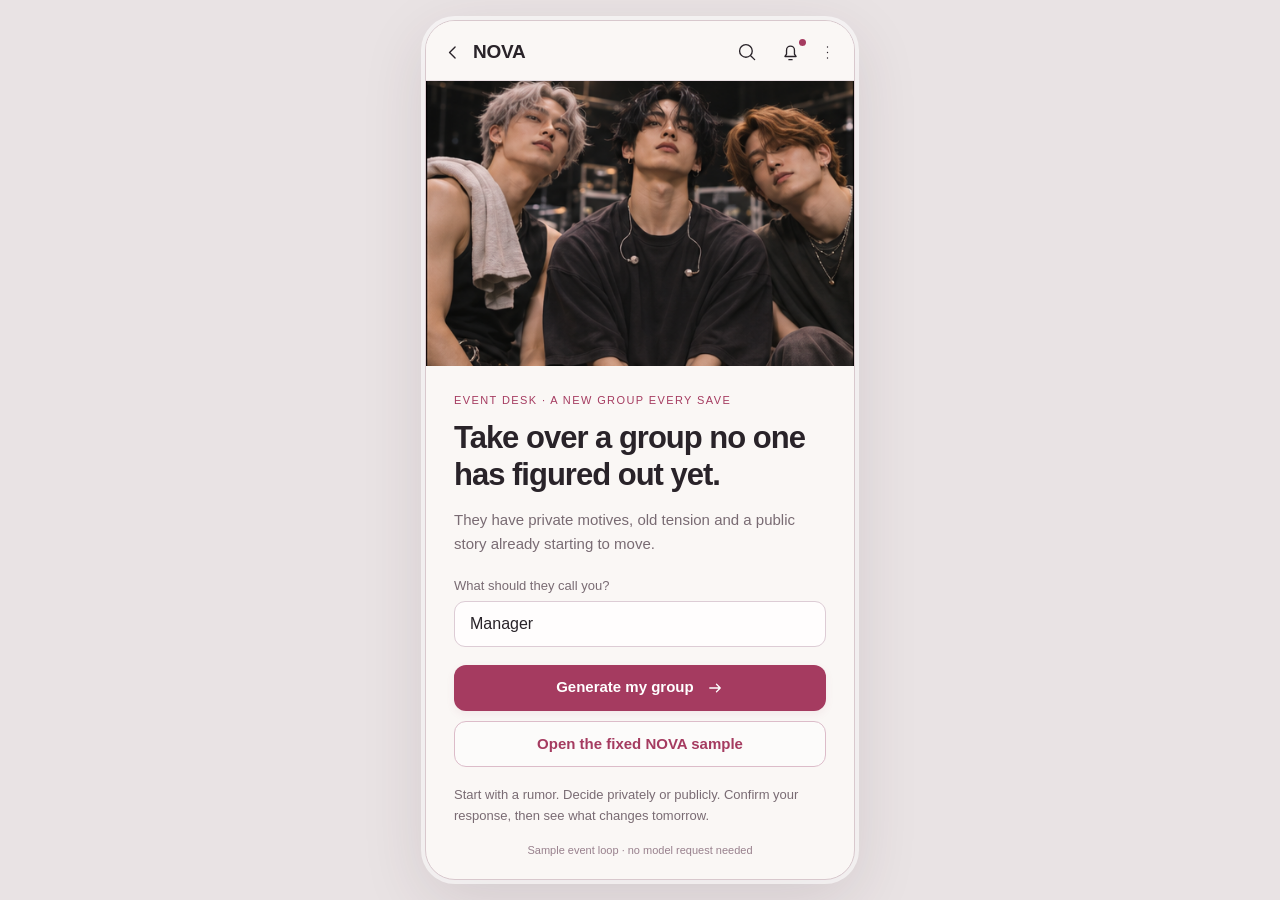
==== docs/play/index.html @ 332cc2a0 "Add playable browser demo" ====
<!doctype html><html lang="en"><head><meta charset="utf-8"><meta name="viewport" content="width=device-width,initial-scale=1,viewport-fit=cover"><meta name="theme-color" content="#faf7f5"><meta name="apple-mobile-web-app-capable" content="yes"><meta name="apple-mobile-web-app-status-bar-style" content="default"><meta name="apple-mobile-web-app-title" content="AFTER HOURS"><title>AFTER HOURS — Event Desk</title><link rel="manifest" href="manifest.webmanifest"><link rel="apple-touch-icon" href="assets/nova-studio-v7.png"><link rel="icon" href="assets/nova-studio-v7.png"><link rel="stylesheet" href="episode.css"></head><body><div id="phone"><header id="header"></header><main id="main"></main><nav id="nav" aria-label="Main navigation"></nav></div><div id="toast" role="status" aria-live="polite"></div><dialog id="dialog"></dialog><script src="event-sim.js"></script><script src="episode-engine.js"></script><script src="episode-ui.js"></script></body></html>
---- docs/play/episode.css ----
/* AFTER HOURS — production UI tokens, V7. All text remains native HTML. */
:root{--bg:#faf7f5;--surface:#fffdfc;--ink:#292329;--muted:#796b73;--berry:#a53b60;--pink:#f1dbe5;--line:#e9dfe3;--bubble:#efeaea;font-family:'Segoe UI Variable Text','Segoe UI',Arial,sans-serif;color:var(--ink);font-synthesis:none;text-rendering:optimizeLegibility;font-size:16px}
*{box-sizing:border-box}body{margin:0;min-height:100dvh;display:flex;align-items:center;justify-content:center;padding:20px;background:#e9e3e4}button,input,textarea{font:inherit}button{cursor:pointer;border:0;background:none;color:inherit;-webkit-tap-highlight-color:transparent;touch-action:manipulation}button:disabled{opacity:.45;cursor:default}button:focus-visible,a:focus-visible,input:focus-visible,textarea:focus-visible{outline:2px solid #a53b6080;outline-offset:3px}button{transition:background .15s,color .15s,transform .15s}button:active{transform:translateY(1px)}h1,h2,h3,p{margin:0}h2{font-size:25px;letter-spacing:-.6px;line-height:1.2}h3{font-size:18px;letter-spacing:-.3px;line-height:1.3}p{line-height:1.55}svg{width:22px;height:22px;fill:none;stroke:currentColor;stroke-width:1.7;stroke-linecap:round;stroke-linejoin:round;flex:none}button svg{vertical-align:middle}
#phone{position:relative;width:480px;height:calc(100dvh - 40px);max-height:1040px;min-height:540px;background:var(--bg);border:1px solid #fff9;border-radius:28px;display:flex;flex-direction:column;overflow:clip;box-shadow:0 16px 65px #42273717,0 2px 7px #42273708}#header{padding:13px 18px 12px;flex:none;background:var(--bg);z-index:3}.status{display:flex;align-items:center;justify-content:space-between;margin:0 12px 13px;font-size:13px;font-weight:600}.system-icons{display:flex;align-items:flex-end;gap:2px;height:13px}.system-icons i{width:3px;height:5px;background:var(--ink);border-radius:1px}.system-icons i:nth-child(2){height:7px}.system-icons i:nth-child(3){height:10px}.system-icons i:nth-child(4){height:13px}.system-icons svg{width:20px;height:16px;margin-left:3px;stroke-width:2.5}.system-icons b{width:22px;height:11px;border:1px solid var(--ink);box-shadow:inset 0 0 0 1px var(--bg);border-radius:3px;background:var(--ink);margin:0 3px 2px}.headrow{display:flex;align-items:center;gap:10px;min-height:42px}.headrow .titles{flex:1;min-width:0}.headrow h2{font-size:25px;font-weight:700}.headrow .avatar{width:46px;height:46px}.sub{font-size:13px;color:var(--muted);line-height:1.4;margin-top:4px}.headrow .sub{font-size:12px}.icon{width:36px;height:38px;display:inline-grid;place-items:center;border-radius:10px;flex:none;padding:0}.icon:hover{background:#a53b600b}.icon svg{width:24px;height:24px}.headrow>.icon:first-child{width:25px}.headrow .settings-button{width:24px}#phone[data-view=community] .settings-button{display:none}.community-title{padding:0;font-size:27px;font-weight:750;letter-spacing:-.8px;display:flex;align-items:center;gap:6px}.community-title svg{width:15px;height:15px;stroke-width:2}.notification{position:relative}.notification:after{content:'';position:absolute;width:7px;height:7px;background:var(--berry);border:2px solid var(--bg);border-radius:50%;right:0;top:4px}
#main{flex:1;min-height:0;overflow:auto;scrollbar-width:none;overscroll-behavior:contain}#nav{flex:none;display:flex;justify-content:space-around;position:relative;background:#faf7f5f5;border-top:1px solid var(--line);padding:9px 12px 21px;z-index:4}#nav[hidden]{display:none}#nav:after{content:'';position:absolute;width:108px;height:4px;background:var(--ink);bottom:7px;left:calc(50% - 54px);border-radius:4px}#nav button{display:flex;align-items:center;flex-direction:column;gap:4px;font-size:12px;font-weight:500;color:#766770;min-width:68px;padding:2px 5px}#nav svg{width:26px;height:26px}#nav .active{color:var(--berry);font-weight:650}#nav .active svg{stroke-width:2.1}#nav .active:before{content:'';position:absolute;top:-1px;width:23px;height:2px;background:var(--berry);border-radius:2px}
.avatar{display:inline-flex;align-items:center;justify-content:center;width:42px;height:42px;border-radius:50%;flex:none;background:#eddfe6;color:var(--berry);font-size:17px;font-weight:500}.portrait{background-image:url('assets/nova-studio-v7.png');background-size:200% 200%}.jian{background-position:0 0}.ren{background-position:100% 0}.min{background-position:0 100%}.verified{display:inline-grid;place-items:center;vertical-align:middle;color:white;background:var(--berry);font-size:10px;width:15px;height:15px;clip-path:polygon(50% 0,65% 12%,84% 10%,90% 30%,100% 50%,88% 66%,88% 85%,66% 90%,50% 100%,33% 88%,13% 88%,10% 68%,0 50%,12% 32%,12% 13%,32% 10%)}.headrow .verified{height:18px;width:18px;font-size:12px}.photo-art{width:100%;height:auto;display:block;fill:none;stroke:none;overflow:hidden;border-radius:inherit}.faces{display:inline-flex;align-items:center;flex:none}.faces .avatar{width:35px;height:35px;border:2px solid var(--bg);margin-left:-10px}.faces .avatar:first-child{margin-left:0}.section{padding:22px}.eyebrow{font-size:11px;color:var(--berry);letter-spacing:1.4px;text-transform:uppercase}.primary,.secondary{width:100%;min-height:46px;padding:11px 16px;font-size:15px;font-weight:650;border-radius:12px}.primary{background:var(--berry);color:white;box-shadow:0 3px 8px #a53b6014}.primary:hover{background:#923151}.secondary{border:1px solid #dcbcc9;color:var(--berry);background:#fff8}.secondary:hover{background:#f3e4eb}.primary svg{margin-left:8px;width:18px}.stack{display:grid;gap:10px}.hint{font-size:13px;color:var(--muted);line-height:1.6;margin:12px 0}.link{color:var(--berry);font-size:13px;font-weight:600;padding:12px 0}.tag{font-size:12px;color:var(--berry);background:#f5e8ee;padding:5px 9px;border-radius:6px;display:inline-block;margin:10px 0}.empty{padding:28px 8px;font-size:15px;color:var(--muted);line-height:1.7}.empty h3{color:var(--ink);margin-bottom:8px}
/* Community: content hierarchy and clean artwork, no raster UI fragments. */
.hero{height:165px;background:url('assets/nova-editorial.png') center 32%/cover;position:relative}.hero-copy{position:absolute;left:22px;bottom:15px;color:white;text-shadow:0 2px 8px #251b1f88}.hero-copy h2{font-size:32px;font-weight:600;letter-spacing:1px}.hero-copy p{font-size:10px;letter-spacing:1.5px;margin-top:4px}.community-pill{position:absolute;right:18px;bottom:18px;background:#ffffff26;backdrop-filter:blur(9px);border:1px solid #ffffff52;color:white;border-radius:20px;padding:6px 11px;font-size:12px;font-weight:500;display:flex;align-items:center;gap:7px}.community-pill svg{width:13px;height:13px}.tabs{display:flex;border-bottom:1px solid var(--line);height:48px;background:var(--bg);position:sticky;top:0;z-index:2}.tabs button{flex:1;font-size:16px;font-weight:550;color:var(--muted);position:relative}.tabs .selected{color:var(--berry);font-weight:700}.tabs .selected:after{content:'';position:absolute;bottom:-1px;left:calc(50% - 35px);height:3px;width:70px;border-radius:3px;background:var(--berry)}.notice-row{display:flex;align-items:center;gap:9px;border-radius:10px;width:calc(100% - 36px);margin:14px 18px 20px;background:#f3e5eb;padding:10px 12px;font-size:13px;min-height:41px;text-align:left}.notice-row strong{color:var(--berry);font-size:12px;border-left:1px solid #d4a2b6;border-right:1px solid #d4a2b6;padding:0 8px;font-weight:700}.notice-row>svg{width:17px;height:17px;color:var(--berry)}.notice-row>svg:last-child{width:13px;height:13px;margin-left:auto;color:#7c5c6a}.notice-row>span{flex:1;white-space:nowrap;text-overflow:ellipsis;overflow:hidden}.section-heading{display:flex;align-items:center;justify-content:space-between;margin:0 20px 13px}.section-heading h3{font-size:21px;font-weight:700;letter-spacing:-.6px}.section-heading button{color:var(--berry);font-size:13px;display:flex;align-items:center;gap:3px;padding:5px 0}.section-heading svg{width:14px;height:14px}.moments{display:grid;grid-template-columns:repeat(3,minmax(0,1fr));gap:10px;padding:0 18px 20px}.moment{padding:0;display:flex;align-items:center;flex-direction:column;position:relative;min-width:0}.moment-photo{width:100%;height:142px;border-radius:13px;overflow:hidden;background:#e7d8d7}.moment-photo .photo-art{width:100%;height:100%}.moment .avatar{width:39px;height:39px;border:2.5px solid var(--bg);margin-top:-20px;z-index:1;box-shadow:0 1px 3px #29152c0d}.moment>span:last-child{font-size:13px;font-weight:600;margin-top:5px;white-space:nowrap}.moment em{font-style:normal;font-weight:400;color:var(--muted);font-size:12px}.moment:hover .moment-photo{filter:brightness(1.04)}.post{padding:17px 18px 15px;background:var(--surface);border-top:1px solid var(--line);border-bottom:1px solid var(--line);margin-bottom:10px}.byline{display:flex;align-items:center;gap:10px;margin-bottom:13px}.byline .avatar{height:43px;width:43px}.byline strong{font-size:16px;font-weight:650}.byline .sub{font-size:12px;margin-top:2px}.byline>.icon{margin-left:auto}.post>p{font-size:16px;line-height:1.45;letter-spacing:-.15px}.post-gallery{display:block;position:relative;width:100%;height:235px;border-radius:13px;overflow:hidden;padding:0;margin-top:14px;background:#e7d8d7}.post-gallery>.photo-art,.post-gallery>img{height:100%;width:100%;object-fit:cover;display:block}.photo-count{position:absolute;top:10px;right:10px;border-radius:14px;background:#211b20a8;backdrop-filter:blur(6px);color:#fff;font-size:12px;letter-spacing:1px;padding:4px 9px;min-width:43px}.photo-dots{position:absolute;left:50%;transform:translateX(-50%);bottom:10px;display:flex;gap:5px}.photo-dots i{height:6px;width:6px;border-radius:50%;background:#fff8;box-shadow:0 0 2px #0005}.photo-dots .current{background:white;width:16px;border-radius:5px}.post-actions{display:flex;align-items:center;gap:22px;padding:13px 1px 12px}.post-actions button{display:flex;align-items:center;gap:7px;font-size:14px;padding:0;min-height:27px;color:#73636c}.post-actions svg{height:24px;width:24px}.post-actions .bookmark{margin-left:auto}.post-actions .selected{color:var(--berry)}.post-actions .selected svg{fill:#a53b6025}.artist-reply{display:flex;align-items:center;gap:8px;padding:8px 10px;border-radius:10px;background:#f5e9ef;width:100%;text-align:left;font-size:13px;line-height:1.4}.artist-reply .avatar{height:29px;width:29px}.artist-reply strong{display:flex;align-items:center;gap:4px;white-space:nowrap}.artist-reply .verified{width:12px;height:12px;font-size:8px}.artist-reply>span:last-child{flex:1;min-width:0}.all-comments{display:flex;align-items:center;gap:4px;padding:10px 2px 0;color:var(--muted);font-size:13px}.all-comments svg{width:13px;height:13px}.world-post{margin-top:10px}.private-notice{display:flex;gap:8px;align-items:center;justify-content:space-between;width:100%;background:#f3e5eb;padding:14px;border-radius:12px;margin:15px 0;text-align:left;font-size:14px}.private-notice strong{display:block;margin-bottom:4px}.search-summary{padding:0 20px 15px;font-size:13px;color:var(--muted)}.search-summary button{float:right;color:var(--berry)}.media-photo{display:block;width:100%;padding:0;margin-top:18px;border-radius:14px;overflow:hidden}
/* Messages and private conversation. */
.guide{background:#f4e7ed;padding:19px 21px;font-size:14px;line-height:1.65;border-bottom:1px solid var(--line)}.guide strong{color:var(--berry);font-weight:650}.chat-list{padding:0 21px}.thread{display:flex;gap:14px;width:100%;text-align:left;align-items:center;padding:20px 0;border-bottom:1px solid var(--line)}.thread .avatar{height:52px;width:52px}.thread .summary{min-width:0;flex:1}.thread strong{font-size:17px;font-weight:650}.thread p{white-space:nowrap;overflow:hidden;text-overflow:ellipsis;color:var(--muted);font-size:13px;margin-top:5px}.thread small{font-size:11px;color:var(--muted)}.unread{display:grid;place-items:center;min-width:20px;height:20px;border-radius:20px;background:var(--berry);color:white;font-size:11px;padding:0 5px}.chat-screen{display:flex;flex-direction:column;height:100%;min-height:0}.privacy-strip{display:flex;align-items:center;justify-content:center;gap:7px;margin:1px 18px 5px;padding:8px 10px;border-radius:11px;background:#f2e4ea;color:#7b6170;font-size:12px}.privacy-strip svg{width:14px;height:14px}.transcript{flex:1;min-height:0;overflow:auto;overscroll-behavior:contain;padding:20px 18px 8px;scrollbar-width:thin;scrollbar-color:#d9c5ce transparent}.day-label{display:flex;align-items:center;gap:14px;font-size:11px;font-weight:600;letter-spacing:.7px;color:#8a7380;margin:3px 0 24px}.day-label:before,.day-label:after{content:'';flex:1;height:1px;background:var(--line)}.message{display:flex;gap:9px;margin-bottom:7px;align-items:flex-start}.message>.avatar{width:35px;height:35px;margin-top:2px}.message.grouped>.avatar{visibility:hidden}.message-body{max-width:calc(100% - 44px);min-width:0}.bubble{font-size:16px;line-height:1.45;letter-spacing:-.15px;background:var(--bubble);padding:11px 14px;border-radius:5px 17px 17px 17px;white-space:pre-wrap;overflow-wrap:anywhere}.grouped .bubble{border-radius:17px}.message.self{justify-content:flex-end;margin-top:15px}.self .message-body{max-width:84%}.self .bubble{background:#efd6e1;border-radius:17px 5px 17px 17px}.message-time{font-size:11px;color:#927d88;text-align:right;margin:5px 2px 10px}.message-meta{font-size:12px;font-weight:600;color:var(--muted);margin-bottom:5px}.evidence{background:var(--surface);border:1px solid var(--line);font-size:14px;line-height:1.7}.audio{display:flex;align-items:center;gap:12px;padding:0;width:100%;white-space:normal;text-align:left;min-width:0}.audio-thumb{display:block;height:91px;width:76px;flex:none;overflow:hidden;border-radius:9px}.audio-thumb .photo-art{height:100%;width:100%}.audio-content{flex:1;min-width:0}.audio-content strong{font-size:15px;font-weight:650;display:block;line-height:1.25}.audio-content>small{font-size:11px;display:block;margin-top:4px;color:var(--muted)}.audio-controls{display:flex;align-items:center;gap:7px;margin-top:11px}.play-disc{display:grid;place-items:center;width:31px;height:31px;border-radius:50%;background:var(--berry);color:white;flex:none}.play-disc svg{width:16px;height:16px;fill:white}.audio.is-playing .play-disc svg{fill:none;stroke-width:3}.audio-controls>small{font-size:11px;white-space:nowrap;color:var(--muted)}.waveform{height:30px;display:flex;gap:2px;align-items:center;overflow:hidden;flex:1}.waveform i{display:block;width:2px;border-radius:3px;background:#c78aa3;flex:none}.is-playing .waveform i{animation:pulse .7s ease-in-out infinite alternate}.is-playing .waveform i:nth-child(3n){animation-delay:-.3s}.is-playing .waveform i:nth-child(2n){animation-delay:-.5s}@keyframes pulse{from{transform:scaleY(.4)}to{transform:scaleY(1)}}.chat-receipts{padding:10px 18px 0;display:grid;gap:7px;box-shadow:0 -8px 12px var(--bg)}.receipt{display:flex;align-items:center;gap:10px;background:#f3e5eb;border-radius:10px;padding:10px 12px;font-size:12px;line-height:1.4;text-align:left;min-height:39px;width:100%}.receipt>svg{width:18px;height:18px;color:var(--berry)}.receipt>span{border-left:1px solid #c596ab;padding-left:10px;flex:1}.receipt>svg:last-child{height:12px;width:12px;color:#927482}.plan-receipt{background:#f1eaed}.composer{display:flex;gap:10px;align-items:center;padding:15px 18px 17px;background:var(--bg)}.composer-plus{border:1.5px solid #7c6a75;width:30px;height:30px;border-radius:50%;color:#7c6a75}.composer-plus svg{height:20px;width:20px}.composer textarea{flex:1;width:0;min-width:0;resize:none;max-height:120px;height:44px;min-height:44px;border:1px solid transparent;background:#eee7eb;color:var(--ink);border-radius:23px;padding:11px 15px;font-size:15px;line-height:21px}.composer textarea:focus{outline:none;border-color:#c88aa4;background:#fffbfd;box-shadow:0 0 0 3px #a53b6009}.composer textarea::placeholder{color:#9b8591}.send-button{height:40px;width:40px;border-radius:50%;background:var(--berry);color:#fff;box-shadow:0 3px 6px #a53b6018}.send-button:hover{background:#923151}.send-button svg{height:22px;width:22px}
/* Schedule: readable agenda, explicit consent, persistent action. */
.schedule-screen{height:100%;display:flex;flex-direction:column}.schedule-scroll{flex:1;min-height:0;overflow:auto;padding:13px 20px 16px;scrollbar-width:thin;scrollbar-color:#d9c5ce transparent;overscroll-behavior:contain}.agency{display:flex;align-items:center;gap:13px;margin-bottom:10px}.agency strong{font-size:17px;letter-spacing:-.3px}.agency>span{font-size:10px;color:var(--muted)}.schedule-intro h1{font-size:29px;line-height:1.15;letter-spacing:-.9px;font-weight:700;margin-bottom:7px}.schedule-intro>p{font-size:14px;color:var(--muted)}.calendar{margin-top:24px}.month-row{display:flex;align-items:center;justify-content:space-between;color:var(--berry);font-size:16px;margin-bottom:10px}.month-row strong{font-weight:650;letter-spacing:.4px}.month-row .icon{width:30px;height:32px}.month-row svg{width:17px;height:17px}.date-rail{display:grid;grid-template-columns:repeat(7,minmax(0,1fr));gap:6px}.date-rail button{display:flex;align-items:center;flex-direction:column;gap:6px;border-radius:16px;padding:8px 0 7px;font-size:12px;color:var(--muted)}.date-rail strong{font-size:19px;font-weight:600;color:var(--ink)}.date-rail i{width:4px;height:4px;border-radius:50%}.date-rail .event-dot{background:var(--berry)}.date-rail .chosen{background:var(--berry);color:#fff;box-shadow:0 3px 9px #a53b601a}.date-rail .chosen strong{color:#fff}.date-rail .chosen .event-dot{background:#fff}.calendar>h3{font-size:18px;margin:18px 0}.group-filter{display:flex;align-items:center;gap:12px;width:100%;border:1px solid #dbc1ce;background:#fffcfd;border-radius:13px;padding:8px 12px;margin-bottom:24px;text-align:left;font-size:13px}.group-filter>span:nth-child(2){flex:1;border-left:1px solid #dcc6d0;padding-left:12px}.group-filter>svg{width:15px;height:15px}.agenda{position:relative}.agenda:before{content:'';position:absolute;left:6px;top:12px;bottom:34px;width:1px;background:#dfb8c9}.agenda-item{position:relative;padding-left:64px;margin-bottom:20px}.agenda-item:before{content:'';position:absolute;top:8px;left:1px;width:8px;height:8px;border:2px solid var(--berry);background:var(--bg);box-shadow:0 0 0 4px var(--bg);border-radius:50%}.agenda-item>time{position:absolute;left:22px;top:4px;color:#7e6170;font-size:13px;font-weight:650;font-variant-numeric:tabular-nums}.event-panel{background:var(--surface);border:1px solid #e8dce2;border-left:3px solid var(--berry);border-radius:13px;padding:13px;box-shadow:0 3px 10px #3d253306}.event-state{color:var(--berry);font-size:10px;font-weight:700;letter-spacing:.6px;margin-bottom:13px}.event-detail{display:flex;align-items:flex-start;gap:10px}.event-detail>.faces{display:none}.event-detail>div{flex:1;min-width:0}.event-detail h3{font-size:18px;letter-spacing:-.35px;margin-bottom:9px}.event-detail p{display:flex;align-items:center;gap:7px;font-size:13px;line-height:1.5;margin:5px 0;color:#6f5e68}.event-detail p svg{height:16px;width:16px;stroke-width:1.5}.budget-strip{display:flex;align-items:center;gap:6px;padding:9px 8px;background:#f5e7ee;border-radius:8px;color:var(--berry);font-size:12px;margin-top:14px}.budget-strip svg{height:17px;width:17px}.budget-strip strong{font-size:12px;font-weight:650}.budget-strip>span{margin-left:auto;padding-left:7px;border-left:1px solid #d9b9c7;font-size:11px;color:#927283;white-space:nowrap}.terms{font-size:11px;color:#947c89;margin-top:10px;line-height:1.6}.event-row{display:flex;align-items:center;gap:9px;padding:0 0 16px 9px;border-bottom:1px solid var(--line)}.event-row>div{flex:1;min-width:0}.event-row h3{font-size:17px;font-weight:650}.event-row p{font-size:13px;color:var(--muted);margin-top:4px;line-height:1.5}.event-row>.avatar{height:37px;width:37px}.event-row>svg{height:17px;width:17px;color:#9c8792}.event-row>.faces{display:none}.rehearsal{border:0;padding-bottom:2px}.boundary{font-size:12px;display:block;color:var(--berry);margin-top:10px;padding-left:9px;border-left:2px solid #c796ac;line-height:1.5}.consent-panel{padding:16px;background:var(--surface);border:1px solid var(--line);border-radius:14px;margin-top:6px}.consent-panel h3{font-size:17px;letter-spacing:-.35px}.approvals{display:flex;align-items:center;justify-content:space-between;gap:5px;margin:14px 0 10px}.approvals>span{display:flex;gap:5px;align-items:center;font-size:13px}.approvals .avatar{height:30px;width:30px}.approvals svg{width:15px;height:15px;color:var(--berry)}.consent-panel>p{font-size:12px;color:var(--muted)}.schedule-footer{flex:none;padding:9px 20px 12px;border-top:1px solid var(--line);background:#faf7f5f5;box-shadow:0 -8px 20px #faf7f5c9}.schedule-footer .hint{font-size:12px;text-align:center;margin:2px 0 9px;color:#947e8a}.edit-link{display:block;width:100%;text-align:center;padding:11px 0 0;font-size:13px;color:var(--berry);font-weight:600;text-decoration:underline;text-underline-offset:3px}.cancel-link{font-size:12px;color:var(--muted);padding:14px 2px 0}.warning{border-left:2px solid var(--berry);padding-left:10px;font-size:13px;color:var(--berry);margin-top:13px;line-height:1.7}.completion-note{padding:16px;background:#f3e5eb;border-radius:12px;margin-top:16px}.completion-note p{font-size:14px;color:var(--muted);margin-top:7px}.empty-plan{padding:10px 12px 22px 24px}.empty-plan p{font-size:14px;color:var(--muted);margin-top:8px}
/* Cast, memories, onboarding and overlays. */
.card{background:var(--surface);border:1px solid var(--line);border-radius:15px;padding:20px;margin-bottom:16px}.card h3{margin-bottom:8px}.card p{font-size:14px;color:var(--muted)}.member{display:flex;align-items:center;gap:14px}.member .avatar{height:63px;width:63px}.member h3{font-size:21px;margin:0 0 4px}.member p{font-size:13px;color:var(--muted)}.memory-item{padding:19px 0;border-bottom:1px solid var(--line);font-size:15px;line-height:1.7}.memory-item button{font-size:13px;color:var(--berry);padding:10px 0 0}.highlight{outline:2px solid #c689a3;outline-offset:4px;border-radius:12px}.intro-image{width:100%;height:285px;object-fit:cover;object-position:center 30%;display:block}.welcome{padding:28px}.welcome h2{font-size:31px;letter-spacing:-1px;margin:13px 0 15px}.welcome p{font-size:15px;color:var(--muted)}.welcome .hint{font-size:13px;margin-top:18px}.sample-label{font-size:11px;color:#98808d;text-align:center;margin-top:18px}label{display:block;font-size:13px;color:var(--muted);margin:23px 0 8px}input{width:100%;padding:13px 15px;border:1px solid #ddccd5;border-radius:11px;background:#fffdfd;font-size:16px;color:var(--ink);margin-bottom:18px}.sr-only{position:absolute;clip:rect(0,0,0,0);width:1px;height:1px;overflow:hidden}dialog{width:min(420px,calc(100vw - 28px));border:1px solid #e5d8df;border-radius:20px;background:var(--bg);color:var(--ink);padding:23px;max-height:85dvh;box-shadow:0 25px 90px #29121e38;scrollbar-width:thin;scrollbar-color:#d9c5ce transparent}dialog::backdrop{background:#30212b70;backdrop-filter:blur(3px)}dialog h2{font-size:24px;margin:3px 30px 20px 0}dialog p{font-size:14px;color:var(--muted);line-height:1.7;margin-bottom:17px}dialog .close{float:right;width:30px;height:30px;background:#eadde4;font-size:23px}.moment-large{height:300px!important;width:100%;border-radius:13px;margin-bottom:15px}.moment-picker{display:grid;gap:15px}.moment-picker button{padding:0;text-align:left}.moment-picker .photo-art{border-radius:12px}.moment-picker strong{display:block;padding:8px 0;font-size:16px}.gallery-stack{display:grid;gap:16px}.gallery-stack img,.gallery-stack .photo-art{width:100%;border-radius:13px}.comment-row{display:flex;gap:11px;padding:15px 0;border-bottom:1px solid var(--line)}.comment-row .avatar{height:35px;width:35px}.comment-row strong{font-size:13px}.comment-row p{font-size:14px;margin:4px 0 0;color:var(--ink)}#toast{position:fixed;bottom:24px;left:50%;transform:translateX(-50%);max-width:calc(100vw - 30px);width:max-content;max-width:min(440px,calc(100vw - 30px));padding:13px 18px;border:1px solid #fff2;background:#382731ed;backdrop-filter:blur(8px);color:#fff;border-radius:13px;font-size:13px;line-height:1.5;z-index:20;pointer-events:none;opacity:0;transition:opacity .2s}#toast.show{opacity:1}
@media(min-width:1000px){.event-detail>.faces{display:inline-flex}.event-detail>.faces .avatar{width:43px;height:43px}.event-detail>.faces .avatar+.avatar{margin-left:-19px}.event-detail{gap:9px}}
@media(max-width:520px){body{padding:0;background:var(--bg)}#phone{width:100%;height:100dvh;max-height:none;min-height:0;border:0;border-radius:0;box-shadow:none}#header{padding-top:max(12px,env(safe-area-inset-top))}#nav{padding-bottom:max(21px,env(safe-area-inset-bottom))}#toast{bottom:90px}.hero{height:150px}.post-gallery{height:220px}.moment-photo{height:133px}.headrow{gap:8px}.headrow h2,.community-title{font-size:25px}.headrow .sub{font-size:12px}}
@media(max-width:380px){#header{padding-left:14px;padding-right:14px}.headrow .avatar{width:39px;height:39px}.headrow h2{font-size:23px}.headrow .sub{font-size:11px}.headrow .icon{width:28px}.headrow .icon svg{width:21px}.notice-row{gap:6px;margin-left:14px;margin-right:14px;width:calc(100% - 28px);font-size:12px;padding:10px}.notice-row strong{font-size:11px;padding:0 6px}.moments{padding-left:14px;padding-right:14px;gap:8px}.moment-photo{height:119px}.moment>span:last-child{font-size:12px}.moment em{font-size:11px}.post{padding-left:14px;padding-right:14px}.post-gallery{height:206px}.artist-reply{flex-wrap:wrap}.artist-reply>span:last-child{flex-basis:70%;font-size:12px}.schedule-scroll{padding-left:14px;padding-right:14px}.schedule-intro h1{font-size:27px}.agenda-item{padding-left:55px}.agenda-item>time{left:20px;font-size:12px}.event-panel{padding:11px}.budget-strip{flex-wrap:wrap}.budget-strip>span{border:0;padding:0}.event-row>.avatar{display:none}.group-filter{gap:9px;padding:8px}.group-filter>span:nth-child(2){padding-left:9px}.approvals .avatar{width:27px;height:27px}.approvals>span{font-size:12px;gap:4px}.privacy-strip{font-size:11px}.transcript{padding-left:14px;padding-right:14px}.bubble{font-size:15px;padding:10px 12px}.audio-thumb{width:55px;height:82px}.audio{gap:9px}.audio-content strong{font-size:14px}.audio-content>small{font-size:10px}.composer{padding-left:14px;padding-right:14px;gap:8px}.chat-receipts{padding-left:14px;padding-right:14px}.receipt{font-size:11px}.schedule-footer{padding-left:14px;padding-right:14px}}
@media(prefers-reduced-motion:reduce){*{transition:none!important;animation:none!important;scroll-behavior:auto!important}}
html,body{height:100%;overflow:hidden}
/* Faces remain part of the event on normal phone widths. */
@media(min-width:400px){.event-detail>.faces{display:inline-flex}.event-detail>.faces .avatar{width:35px;height:35px}.event-detail>.faces .avatar+.avatar{margin-left:-18px}.event-detail{gap:9px}}
/* Dedicated face framing, independent of story-thumbnail framing. */
.portrait{background-image:url('assets/nova-rehearsal-v8.png');background-size:600% 400%}.jian{background-position:50% 8%}.ren{background-position:90% 8%}.min{background-position:10% 75%}
/* V8 — approved three-screen reference, implemented with live HTML controls. */
.ai-state{color:var(--berry);font-weight:650;white-space:nowrap}.ai-error{margin:6px 16px 0;padding:8px 10px;background:#f5e4e9;color:#8c294a;border-radius:8px;font-size:11px;line-height:1.5}.composer[aria-busy=true]{opacity:.7}.privacy-strip{flex-wrap:wrap}
.world-pulse{margin:14px 16px 4px;padding:14px;border:1px solid #dfcbd4;border-radius:11px;background:linear-gradient(135deg,#fffdfb,#f4e7ed)}.world-pulse.compact{margin:0 16px;padding:9px 10px;background:#faf5f7}.world-kicker{display:flex;align-items:center;justify-content:space-between;gap:8px;font-size:9px;letter-spacing:.45px;color:var(--berry)}.world-kicker strong{font-size:10px;letter-spacing:0;color:#6b5560}.world-pulse h3{font-size:14px;margin:8px 0 4px;letter-spacing:-.2px}.world-pulse p{font-size:12px;color:var(--muted);line-height:1.45}.world-meters{display:grid;grid-template-columns:repeat(4,1fr);gap:5px;margin-top:11px}.world-meters span{display:grid;gap:2px;padding:6px 4px;border-radius:6px;background:#fff9;text-align:center;color:#83727a;font-size:9px}.world-meters b{font-size:13px;color:var(--ink)}.world-roster{display:grid;grid-template-columns:repeat(3,1fr);gap:5px;margin:11px 0}.world-roster span{padding:7px 5px;background:#fff9;border-radius:7px;color:var(--muted);font-size:10px;line-height:1.4}.world-advance{margin-top:3px;min-height:40px;font-size:13px}
.legacy-open{margin-top:10px}.sim-screen{padding:18px 16px 28px}.sim-intro{padding:11px 4px 22px}.sim-intro p,.sim-eyebrow,.sim-feed-item small,.sim-ledger small{font-size:10px;letter-spacing:1px;color:var(--berry);font-weight:700}.sim-intro h1{font-size:34px;letter-spacing:-1.2px;margin:6px 0 7px}.sim-intro span,.sim-page-title p,.sim-note{font-size:13px;color:var(--muted);line-height:1.55}.sim-event,.sim-action,.sim-agent{background:var(--surface);border:1px solid var(--line);border-radius:16px;padding:17px;margin-bottom:14px}.sim-event{border-color:#d8bdc9;background:linear-gradient(145deg,#fffdfd,#f7edf1)}.sim-eyebrow{display:flex;justify-content:space-between;gap:8px;font-size:9px}.sim-eyebrow strong{color:#7d6873;letter-spacing:.4px}.sim-event h2{font-size:22px;margin:11px 0 8px}.sim-event>p,.sim-action>p{font-size:14px;color:var(--muted)}.sim-event dl,.sim-action dl,.sim-agent dl{display:grid;gap:10px;margin:15px 0 0}.sim-event dl div,.sim-action dl div,.sim-agent dl div{display:grid;gap:2px}.sim-event dt,.sim-action dt,.sim-agent dt{font-size:10px;color:#937b86;text-transform:uppercase;letter-spacing:.7px}.sim-event dd,.sim-action dd,.sim-agent dd{margin:0;font-size:13px;line-height:1.42}.sim-composer{background:#362731;color:white;border-radius:16px;padding:17px;margin:14px 0}.sim-composer label{color:#f7eaf0;font-size:17px;font-weight:650;margin:0 0 10px}.sim-composer textarea{width:100%;resize:vertical;min-height:106px;background:#ffffff16;border:1px solid #ffffff30;border-radius:12px;color:#fff;padding:12px;font-size:14px;line-height:1.5}.sim-composer textarea::placeholder{color:#e6cfd9}.sim-composer .primary{margin-top:12px;background:#d98ba9;color:#301d27}.sim-composer p{font-size:11px;color:#e7d4dc;line-height:1.45;margin-top:9px}.sim-action h3{font-size:18px;margin:10px 0 6px}.sim-action.confirmed{border-color:#a7c7bc;background:#f5fbf8}.sim-requirement{padding:9px;background:#fff4df;border-radius:9px}.sim-action-buttons{display:grid;grid-template-columns:1fr 1.3fr;gap:9px;margin-top:15px}.sim-action>.primary{margin-top:15px}.sim-meters{display:grid;grid-template-columns:repeat(4,1fr);gap:6px;margin:15px 0}.sim-meters span{background:#f1e8ec;border-radius:9px;padding:8px 5px;text-align:center;display:grid;gap:3px;color:#856e78;font-size:9px}.sim-meters b{font-size:15px;color:var(--ink)}.sim-note{padding:4px 3px}.sim-page-title{padding:4px 3px 16px}.sim-page-title h2{margin-bottom:5px}.sim-feed{display:grid;gap:10px}.sim-feed-item,.sim-ledger article{padding:15px 14px;background:var(--surface);border:1px solid var(--line);border-radius:13px}.sim-feed-item strong{display:block;font-size:14px;margin:6px 0}.sim-feed-item p,.sim-ledger p{font-size:14px;line-height:1.5}.sim-feed-item.media{border-left:3px solid #8d6a9d}.sim-feed-item.member{border-left:3px solid #d18ba5}.sim-feed-item.fan{border-left:3px solid #d0a766}.sim-agent-top{display:flex;align-items:center;gap:11px}.sim-initial{display:grid;place-items:center;flex:none;width:42px;height:42px;border-radius:50%;background:#eddbe3;color:var(--berry);font-weight:700}.sim-agent-top h3{font-size:18px}.sim-agent-top p{font-size:12px;color:var(--muted);margin-top:3px}.sim-agent-top>strong{margin-left:auto;font-size:11px;color:#8a707c}.sim-agent-bars{display:grid;gap:7px;margin-top:15px}.sim-agent-bars span{display:grid;grid-template-columns:62px 1fr 25px;align-items:center;gap:7px;font-size:11px;color:#7b6570}.sim-agent-bars i{height:6px;background:#e7d8df;border-radius:8px;overflow:hidden}.sim-agent-bars i:after{content:'';display:block;width:100%;height:100%;background:#bb6e8c;border-radius:inherit}.sim-agent-bars b{text-align:right;color:var(--ink)}.sim-ledger{display:grid;gap:10px}.sim-ledger article{border-left:3px solid #c7acb8}
.group-avatar{overflow:hidden}.group-avatar .photo-art{height:100%;width:100%}#header.over-hero.hero-scrolled{background:var(--bg);color:var(--ink);padding-bottom:9px;border-bottom:1px solid var(--line)}
#phone{width:430px;border:1px solid #d8c8cd;border-radius:30px;box-shadow:0 0 0 4px #fff9,0 18px 65px #42273722}
#header{padding:12px 15px 9px;border-bottom:1px solid var(--line)}
.headrow{min-height:38px;gap:7px}.headrow h2{font-size:19px;letter-spacing:-.25px}.headrow .avatar{width:36px;height:36px}.headrow .icon svg{width:19px;height:19px}
#phone[data-view=community] .settings-button{display:grid}.headrow .verified{width:13px;height:13px;font-size:9px}
#header.over-hero{position:absolute;top:0;left:0;right:0;background:linear-gradient(#0006,transparent);color:white;border:0;padding-bottom:30px;pointer-events:none}.over-hero button{pointer-events:auto}.over-hero .notification:after{display:none}
.hero{height:365px;background:#403638;overflow:hidden}.hero>.photo-art{width:100%;height:100%}.hero:after{content:'';position:absolute;inset:40% 0 0;background:linear-gradient(transparent,#161114c9);pointer-events:none}.hero-copy{z-index:1;left:0;right:0;bottom:23px;text-align:center;text-shadow:none}.hero-copy>p{font-size:11px;letter-spacing:.3px;color:#f7efec;margin:0 0 4px}.hero-copy h2{font-size:42px;line-height:1;font-weight:750;letter-spacing:-1.4px}.community-pill{position:static;margin:14px auto 0;background:#fff9;border:1px solid #ffffff80;color:#332a2f;font-size:11px;gap:6px;padding:6px 12px;width:max-content;backdrop-filter:blur(10px)}
.tabs{height:43px;background:var(--bg);border-color:#dfd1d6}.tabs button{font-size:12px;font-weight:600}.tabs .selected:after{width:50px;left:calc(50% - 25px);height:2px}
.notice-row{margin:12px 12px;width:calc(100% - 24px);min-height:35px;padding:8px 10px;border:1px solid #e3d2d9;background:#f2e8ec;border-radius:8px;font-size:11px;gap:7px}.notice-row strong{border:0;padding:0;font-size:10px}.notice-row>svg{width:14px;height:14px}
.post{margin:10px 12px;padding:12px 11px 0;border:1px solid var(--line);border-radius:11px;overflow:hidden;background:#fffdfb}.byline{gap:8px;margin-bottom:8px}.byline .avatar{width:33px;height:33px}.byline strong{font-size:13px}.byline .sub{font-size:10px;margin-top:1px}.byline .icon{height:28px;width:26px}.byline .icon svg{width:17px;height:17px}.verified{width:12px;height:12px;font-size:8px}.post>p{font-size:13px;line-height:1.5}.post-gallery{height:300px;border-radius:7px;margin-top:11px}.post-actions{padding:11px 1px;gap:22px}.post-actions button{font-size:11px}.post-actions svg{height:18px;width:18px}.post-actions button:first-child{color:var(--berry)}
.feature-title{display:flex;align-items:center;gap:6px;font-size:12px;margin:0 0 11px}.feature-title>span{background:var(--berry);color:white;font-size:8px;letter-spacing:.4px;padding:3px 4px;border-radius:3px;white-space:nowrap}.feature-title strong{font-weight:600}.backstage{padding-bottom:10px}.backstage-photo{position:relative;display:block;width:100%;height:220px;padding:0;border-radius:7px;overflow:hidden}.backstage-photo>.photo-art{height:100%;width:100%}.backstage-photo small{position:absolute;right:8px;bottom:8px;background:#21181bc2;color:white;padding:3px 5px;border-radius:4px;font-size:10px}.story-open{position:absolute;inset:0;display:grid;place-items:center;color:white}.story-open svg{background:#ffffff30;backdrop-filter:blur(5px);border:1px solid #fff9;width:40px;height:40px;padding:9px;border-radius:50%}
.moments-section{margin:11px 12px 0;padding:11px 10px 8px;border:1px solid var(--line);border-radius:11px;background:var(--surface)}.section-heading{margin:0 0 9px}.section-heading h3{font-size:14px;letter-spacing:-.2px}.section-heading button{padding:0}.moments{padding:0;gap:8px}.moment-photo{height:151px;border-radius:8px}.moment .avatar{width:33px;height:33px;margin-top:-17px;border-width:2px}.moment>span:last-child{font-size:11px;font-weight:400;margin-top:3px}
#nav{padding:8px 8px 18px}#nav button{font-size:10px;gap:4px;min-width:65px}#nav svg{height:20px;width:20px}#nav .active:before{display:none}#nav:after{width:90px;left:calc(50% - 45px);height:3px;bottom:5px;background:#6e6067}
.privacy-strip{background:none;margin:0;padding:6px;font-size:10px;color:#95858c;border-bottom:1px solid #ede5e7;border-radius:0}.privacy-strip svg{width:11px;height:11px}.transcript{padding:18px 16px 10px}.day-label{font-size:9px;letter-spacing:.8px;margin:0 0 22px}.message{gap:8px;margin-bottom:7px}.message>.avatar{height:29px;width:29px}.message-body{max-width:calc(100% - 40px)}.bubble{font-size:14px;line-height:1.5;padding:9px 12px;border-radius:5px 13px 13px 13px;background:#ede8e7}.self .bubble{background:var(--berry);color:#fff;border-radius:13px 5px 13px 13px}.message-time{font-size:9px;margin:4px 2px 8px}.message.self{margin-top:12px}.bubble:has(.audio){padding:0;background:none;overflow:hidden;border-radius:12px}.audio{display:block;position:relative;width:270px;max-width:100%;padding:0;background:#eee5e4;border-radius:12px;overflow:hidden}.audio-thumb{width:100%;height:204px;border-radius:0}.audio-content{display:block;padding:10px 12px}.audio-content strong{font-size:12px}.audio-content>small{font-size:10px}.audio-controls{margin-top:6px}.waveform{height:23px}.audio-controls .play-disc{height:25px;width:25px}.chat-receipts{padding:7px 16px 0;gap:5px;box-shadow:none}.receipt{background:transparent;border:1px solid #dfcbd4;border-radius:8px;padding:8px 10px;min-height:32px;font-size:11px}.receipt>span{border:0;padding:0}.receipt>svg{height:15px;width:15px}
.composer{margin:12px 13px 22px;padding:3px 6px;background:#f0e9ec;border:1px solid #e1d4da;border-radius:25px;gap:5px}.composer textarea{background:transparent;padding:9px 4px;min-height:38px;height:38px;font-size:13px;border-radius:0}.composer-plus{border:0;width:27px;height:27px}.composer-plus svg{height:17px;width:17px}.send-button{background:transparent;color:var(--berry);box-shadow:none;width:33px;height:33px}.send-button:hover{color:white}.composer textarea:focus{box-shadow:none;background:transparent;border-color:transparent}.discovery-card{display:flex;align-items:center;gap:14px;width:100%;padding:10px;background:var(--surface);border:1px solid var(--line);border-radius:12px;margin:14px 0;text-align:left}.discovery-card>.photo-art{width:86px;height:105px;border-radius:8px}.discovery-card>span{flex:1}.discovery-card strong{display:block;font-size:20px}.discovery-card small{display:block;color:var(--muted);font-size:12px;line-height:1.6;margin-top:7px}
@media(max-width:520px){#phone{width:100%;border:0;border-radius:0;box-shadow:none}.hero{height:365px}.post-gallery{height:300px}}
@media(max-width:380px){.hero{height:320px}.moment-photo{height:125px}.post-gallery{height:270px}.feature-title{font-size:11px}.backstage-photo{height:195px}.headrow h2{font-size:19px}.audio{width:240px}.audio-thumb{height:180px}.bubble{font-size:13px}}
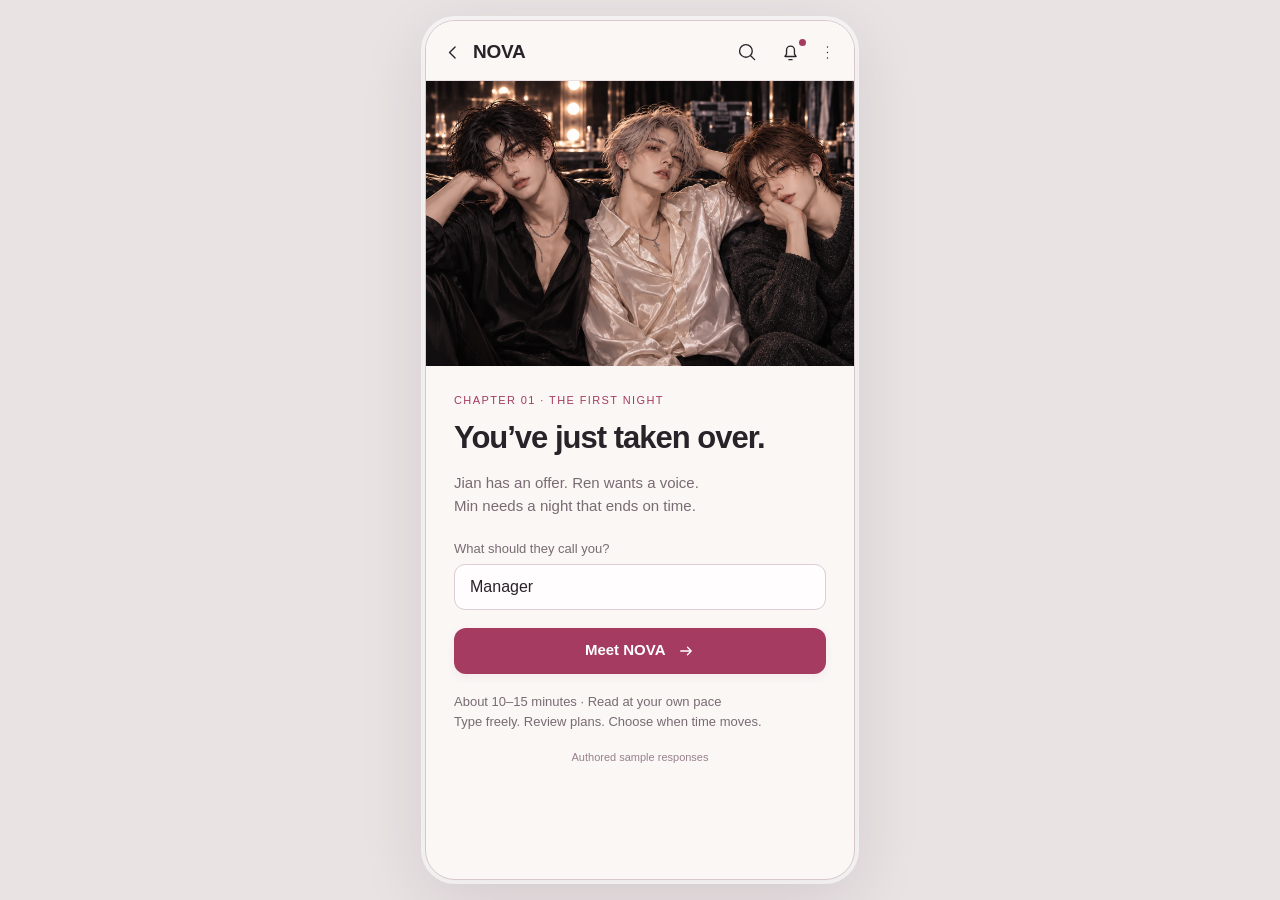
==== commit bc3ffd39: "Open Play Demo directly into NOVA" ====
--- a/docs/play/index.html
+++ b/docs/play/index.html
@@ -1 +1 @@
-<!doctype html><html lang="en"><head><meta charset="utf-8"><meta name="viewport" content="width=device-width,initial-scale=1,viewport-fit=cover"><meta name="theme-color" content="#faf7f5"><meta name="apple-mobile-web-app-capable" content="yes"><meta name="apple-mobile-web-app-status-bar-style" content="default"><meta name="apple-mobile-web-app-title" content="AFTER HOURS"><title>AFTER HOURS — Event Desk</title><link rel="manifest" href="manifest.webmanifest"><link rel="apple-touch-icon" href="assets/nova-studio-v7.png"><link rel="icon" href="assets/nova-studio-v7.png"><link rel="stylesheet" href="episode.css"></head><body><div id="phone"><header id="header"></header><main id="main"></main><nav id="nav" aria-label="Main navigation"></nav></div><div id="toast" role="status" aria-live="polite"></div><dialog id="dialog"></dialog><script src="event-sim.js"></script><script src="episode-engine.js"></script><script src="episode-ui.js"></script></body></html>
+<!doctype html><html lang="en"><head><meta charset="utf-8"><meta name="viewport" content="width=device-width,initial-scale=1,viewport-fit=cover"><meta name="theme-color" content="#faf7f5"><meta name="apple-mobile-web-app-capable" content="yes"><meta name="apple-mobile-web-app-status-bar-style" content="default"><meta name="apple-mobile-web-app-title" content="AFTER HOURS"><title>AFTER HOURS — NOVA</title><link rel="manifest" href="manifest.webmanifest"><link rel="apple-touch-icon" href="assets/nova-studio-v7.png"><link rel="icon" href="assets/nova-studio-v7.png"><link rel="stylesheet" href="episode.css"></head><body><div id="phone"><header id="header"></header><main id="main"></main><nav id="nav" aria-label="Main navigation"></nav></div><div id="toast" role="status" aria-live="polite"></div><dialog id="dialog"></dialog><script src="episode-engine.js"></script><script src="episode-ui.js"></script></body></html>
--- a/docs/play/episode.css
+++ b/docs/play/episode.css
@@ -23,8 +23,7 @@
 .portrait{background-image:url('assets/nova-rehearsal-v8.png');background-size:600% 400%}.jian{background-position:50% 8%}.ren{background-position:90% 8%}.min{background-position:10% 75%}
 /* V8 — approved three-screen reference, implemented with live HTML controls. */
 .ai-state{color:var(--berry);font-weight:650;white-space:nowrap}.ai-error{margin:6px 16px 0;padding:8px 10px;background:#f5e4e9;color:#8c294a;border-radius:8px;font-size:11px;line-height:1.5}.composer[aria-busy=true]{opacity:.7}.privacy-strip{flex-wrap:wrap}
-.world-pulse{margin:14px 16px 4px;padding:14px;border:1px solid #dfcbd4;border-radius:11px;background:linear-gradient(135deg,#fffdfb,#f4e7ed)}.world-pulse.compact{margin:0 16px;padding:9px 10px;background:#faf5f7}.world-kicker{display:flex;align-items:center;justify-content:space-between;gap:8px;font-size:9px;letter-spacing:.45px;color:var(--berry)}.world-kicker strong{font-size:10px;letter-spacing:0;color:#6b5560}.world-pulse h3{font-size:14px;margin:8px 0 4px;letter-spacing:-.2px}.world-pulse p{font-size:12px;color:var(--muted);line-height:1.45}.world-meters{display:grid;grid-template-columns:repeat(4,1fr);gap:5px;margin-top:11px}.world-meters span{display:grid;gap:2px;padding:6px 4px;border-radius:6px;background:#fff9;text-align:center;color:#83727a;font-size:9px}.world-meters b{font-size:13px;color:var(--ink)}.world-roster{display:grid;grid-template-columns:repeat(3,1fr);gap:5px;margin:11px 0}.world-roster span{padding:7px 5px;background:#fff9;border-radius:7px;color:var(--muted);font-size:10px;line-height:1.4}.world-advance{margin-top:3px;min-height:40px;font-size:13px}
-.legacy-open{margin-top:10px}.sim-screen{padding:18px 16px 28px}.sim-intro{padding:11px 4px 22px}.sim-intro p,.sim-eyebrow,.sim-feed-item small,.sim-ledger small{font-size:10px;letter-spacing:1px;color:var(--berry);font-weight:700}.sim-intro h1{font-size:34px;letter-spacing:-1.2px;margin:6px 0 7px}.sim-intro span,.sim-page-title p,.sim-note{font-size:13px;color:var(--muted);line-height:1.55}.sim-event,.sim-action,.sim-agent{background:var(--surface);border:1px solid var(--line);border-radius:16px;padding:17px;margin-bottom:14px}.sim-event{border-color:#d8bdc9;background:linear-gradient(145deg,#fffdfd,#f7edf1)}.sim-eyebrow{display:flex;justify-content:space-between;gap:8px;font-size:9px}.sim-eyebrow strong{color:#7d6873;letter-spacing:.4px}.sim-event h2{font-size:22px;margin:11px 0 8px}.sim-event>p,.sim-action>p{font-size:14px;color:var(--muted)}.sim-event dl,.sim-action dl,.sim-agent dl{display:grid;gap:10px;margin:15px 0 0}.sim-event dl div,.sim-action dl div,.sim-agent dl div{display:grid;gap:2px}.sim-event dt,.sim-action dt,.sim-agent dt{font-size:10px;color:#937b86;text-transform:uppercase;letter-spacing:.7px}.sim-event dd,.sim-action dd,.sim-agent dd{margin:0;font-size:13px;line-height:1.42}.sim-composer{background:#362731;color:white;border-radius:16px;padding:17px;margin:14px 0}.sim-composer label{color:#f7eaf0;font-size:17px;font-weight:650;margin:0 0 10px}.sim-composer textarea{width:100%;resize:vertical;min-height:106px;background:#ffffff16;border:1px solid #ffffff30;border-radius:12px;color:#fff;padding:12px;font-size:14px;line-height:1.5}.sim-composer textarea::placeholder{color:#e6cfd9}.sim-composer .primary{margin-top:12px;background:#d98ba9;color:#301d27}.sim-composer p{font-size:11px;color:#e7d4dc;line-height:1.45;margin-top:9px}.sim-action h3{font-size:18px;margin:10px 0 6px}.sim-action.confirmed{border-color:#a7c7bc;background:#f5fbf8}.sim-requirement{padding:9px;background:#fff4df;border-radius:9px}.sim-action-buttons{display:grid;grid-template-columns:1fr 1.3fr;gap:9px;margin-top:15px}.sim-action>.primary{margin-top:15px}.sim-meters{display:grid;grid-template-columns:repeat(4,1fr);gap:6px;margin:15px 0}.sim-meters span{background:#f1e8ec;border-radius:9px;padding:8px 5px;text-align:center;display:grid;gap:3px;color:#856e78;font-size:9px}.sim-meters b{font-size:15px;color:var(--ink)}.sim-note{padding:4px 3px}.sim-page-title{padding:4px 3px 16px}.sim-page-title h2{margin-bottom:5px}.sim-feed{display:grid;gap:10px}.sim-feed-item,.sim-ledger article{padding:15px 14px;background:var(--surface);border:1px solid var(--line);border-radius:13px}.sim-feed-item strong{display:block;font-size:14px;margin:6px 0}.sim-feed-item p,.sim-ledger p{font-size:14px;line-height:1.5}.sim-feed-item.media{border-left:3px solid #8d6a9d}.sim-feed-item.member{border-left:3px solid #d18ba5}.sim-feed-item.fan{border-left:3px solid #d0a766}.sim-agent-top{display:flex;align-items:center;gap:11px}.sim-initial{display:grid;place-items:center;flex:none;width:42px;height:42px;border-radius:50%;background:#eddbe3;color:var(--berry);font-weight:700}.sim-agent-top h3{font-size:18px}.sim-agent-top p{font-size:12px;color:var(--muted);margin-top:3px}.sim-agent-top>strong{margin-left:auto;font-size:11px;color:#8a707c}.sim-agent-bars{display:grid;gap:7px;margin-top:15px}.sim-agent-bars span{display:grid;grid-template-columns:62px 1fr 25px;align-items:center;gap:7px;font-size:11px;color:#7b6570}.sim-agent-bars i{height:6px;background:#e7d8df;border-radius:8px;overflow:hidden}.sim-agent-bars i:after{content:'';display:block;width:100%;height:100%;background:#bb6e8c;border-radius:inherit}.sim-agent-bars b{text-align:right;color:var(--ink)}.sim-ledger{display:grid;gap:10px}.sim-ledger article{border-left:3px solid #c7acb8}
+.world-pulse{margin:0 0 16px;padding:14px;border:1px solid #dfcbd4;border-radius:11px;background:linear-gradient(135deg,#fffdfb,#f4e7ed)}.world-kicker{display:flex;align-items:center;justify-content:space-between;gap:8px;font-size:9px;letter-spacing:.45px;color:var(--berry)}.world-kicker strong{font-size:10px;letter-spacing:0;color:#6b5560}.world-pulse h3{font-size:14px;margin:8px 0 4px;letter-spacing:-.2px}.world-pulse p{font-size:12px;color:var(--muted);line-height:1.45}.world-meters{display:grid;grid-template-columns:repeat(4,1fr);gap:5px;margin-top:11px}.world-meters span{display:grid;gap:2px;padding:6px 4px;border-radius:6px;background:#fff9;text-align:center;color:#83727a;font-size:9px}.world-meters b{font-size:13px;color:var(--ink)}.world-roster{display:grid;grid-template-columns:repeat(3,1fr);gap:5px;margin:11px 0}.world-roster span{padding:7px 5px;background:#fff9;border-radius:7px;color:var(--muted);font-size:10px;line-height:1.4}.world-advance{margin-top:3px;min-height:40px;font-size:13px}
 .group-avatar{overflow:hidden}.group-avatar .photo-art{height:100%;width:100%}#header.over-hero.hero-scrolled{background:var(--bg);color:var(--ink);padding-bottom:9px;border-bottom:1px solid var(--line)}
 #phone{width:430px;border:1px solid #d8c8cd;border-radius:30px;box-shadow:0 0 0 4px #fff9,0 18px 65px #42273722}
 #header{padding:12px 15px 9px;border-bottom:1px solid var(--line)}
@@ -42,3 +41,229 @@
 .composer{margin:12px 13px 22px;padding:3px 6px;background:#f0e9ec;border:1px solid #e1d4da;border-radius:25px;gap:5px}.composer textarea{background:transparent;padding:9px 4px;min-height:38px;height:38px;font-size:13px;border-radius:0}.composer-plus{border:0;width:27px;height:27px}.composer-plus svg{height:17px;width:17px}.send-button{background:transparent;color:var(--berry);box-shadow:none;width:33px;height:33px}.send-button:hover{color:white}.composer textarea:focus{box-shadow:none;background:transparent;border-color:transparent}.discovery-card{display:flex;align-items:center;gap:14px;width:100%;padding:10px;background:var(--surface);border:1px solid var(--line);border-radius:12px;margin:14px 0;text-align:left}.discovery-card>.photo-art{width:86px;height:105px;border-radius:8px}.discovery-card>span{flex:1}.discovery-card strong{display:block;font-size:20px}.discovery-card small{display:block;color:var(--muted);font-size:12px;line-height:1.6;margin-top:7px}
 @media(max-width:520px){#phone{width:100%;border:0;border-radius:0;box-shadow:none}.hero{height:365px}.post-gallery{height:300px}}
 @media(max-width:380px){.hero{height:320px}.moment-photo{height:125px}.post-gallery{height:270px}.feature-title{font-size:11px}.backstage-photo{height:195px}.headrow h2{font-size:19px}.audio{width:240px}.audio-thumb{height:180px}.bubble{font-size:13px}}
+
+/* NOVA community and private messages */
+.web-brand, #phone[data-thread] #nav { display: none; }
+#header.over-hero:not(.hero-scrolled) h2 { visibility: hidden; }
+#header.over-hero + #main .tabs { top: 60px; }
+#phone[data-web-layout] #nav::after { display: none; }
+#phone[data-web-layout] #nav {
+  padding-bottom: max(9px, env(safe-area-inset-bottom));
+}
+#phone[data-web-layout] .headrow .icon { width: 36px; }
+#phone[data-web-layout] .headrow .settings-button svg { stroke-width: 2.7; }
+
+.tabs button { font-size: 13px; }
+.tabs button:hover { background: #a53b6008; }
+.tabs .selected::after { width: 100%; left: 0; }
+.notice-row { min-height: 40px; background: var(--surface); font-size: 12px; }
+.notice-row:hover { background: #f5e9ef; }
+.feature-title { font-size: 13px; }
+.backstage-photo { height: auto; aspect-ratio: 16 / 10; }
+.post-gallery, .artist-post-photo {
+  display: block;
+  width: 100%;
+  height: auto;
+  aspect-ratio: 4 / 3;
+  border-radius: 8px;
+}
+.artist-post-photo { margin: 10px 0 11px; }
+.post > p { font-size: 14px; }
+.byline .sub { font-size: 11px; }
+.post-actions { padding: 5px 0; }
+.post-actions button { min-height: 36px; font-size: 12px; }
+.post-actions button:not(.selected):first-child { color: #73636c; }
+.moments-section { padding: 11px 10px 9px; }
+.moment-photo { height: auto; aspect-ratio: 5 / 6; }
+.moment > span:last-child { font-size: 12px; font-weight: 600; }
+.section-heading button { min-width: 26px; min-height: 24px; justify-content: flex-end; }
+.chapter-note { margin: 12px; padding: 16px; border: 1px solid var(--line); border-radius: 11px; background: var(--surface); }
+.chapter-note .primary { width: auto; }
+
+.inbox { max-width: 640px; margin: auto; padding: 16px 16px 24px; }
+.inbox-filter {
+  display: flex;
+  align-items: center;
+  gap: 9px;
+  padding: 0 12px;
+  border: 1px solid var(--line);
+  border-radius: 10px;
+  background: var(--surface);
+  color: var(--muted);
+}
+.inbox-filter:focus-within { border-color: #c88aa4; }
+.inbox-filter svg { width: 17px; height: 17px; }
+.inbox-filter input {
+  width: 100%;
+  min-height: 40px;
+  padding: 0;
+  border: none;
+  outline: none;
+  background: transparent;
+  color: var(--ink);
+  font-size: 14px;
+}
+.inbox .chat-list { padding: 7px 0 0; }
+.inbox .thread { min-height: 68px; gap: 12px; padding: 10px 8px; }
+.inbox .thread[hidden] { display: none; }
+.inbox .thread:hover { background: #a53b6009; }
+.inbox .thread .avatar { width: 42px; height: 42px; }
+.inbox .thread strong { font-size: 15px; }
+.thread-preview { display: block; overflow: hidden; text-overflow: ellipsis; white-space: nowrap; color: var(--muted); font-size: 13px; margin-top: 3px; }
+.inbox-empty { padding: 17px 8px 0; color: var(--muted); font-size: 14px; }
+.inbox .guide { margin-top: 16px; padding: 12px; border: 1px solid var(--line); border-radius: 10px; background: var(--surface); font-size: 13px; }
+.inbox-privacy { margin: 12px 3px 0; font-size: 12px; }
+
+.chat-screen .transcript { padding-top: 15px; }
+.chat-screen .day-label { margin-bottom: 16px; font-size: 10px; }
+.chat-screen .message.grouped { margin-top: -3px; }
+.chat-screen .message-body { max-width: min(86%, calc(100% - 37px)); }
+.chat-screen .audio { width: 254px; }
+.chat-screen .audio-thumb { height: auto; aspect-ratio: 16 / 10; }
+.chat-screen .message-time { margin-bottom: 9px; color: var(--muted); }
+.chat-screen .chat-receipts:not(:empty) { padding-bottom: 8px; }
+.chat-screen .composer {
+  margin: 0;
+  padding: 8px 13px max(8px, env(safe-area-inset-bottom));
+  gap: 8px;
+  border: 0;
+  border-top: 1px solid var(--line);
+  border-radius: 0;
+  background: var(--surface);
+}
+.chat-screen .composer textarea {
+  height: 40px;
+  min-height: 40px;
+  padding: 8px 12px;
+  border: 1px solid var(--line);
+  border-radius: 18px;
+  background: #f4edef;
+  font-size: 14px;
+}
+.chat-screen .composer textarea:focus { border-color: #c88aa4; background: white; }
+.chat-screen .composer-plus, .chat-screen .send-button { width: 36px; height: 36px; }
+.chat-screen .send-button { background: var(--berry); color: white; }
+.chat-screen .send-button:hover { background: #923151; }
+.chat-screen .send-button svg { width: 18px; height: 18px; }
+
+@media (min-width: 820px) {
+  #phone[data-web-layout] {
+    display: grid;
+    grid-template-columns: 184px minmax(0, 1fr);
+    grid-template-rows: 60px minmax(0, 1fr);
+    width: min(100%, 1000px);
+    border: 1px solid var(--line);
+    border-radius: 14px;
+    box-shadow: 0 8px 36px #42273712;
+    background: var(--surface);
+  }
+  #phone[data-web-layout] #header {
+    grid-column: 2;
+    grid-row: 1;
+    position: static;
+    padding: 10px 22px;
+    background: var(--surface);
+    color: var(--ink);
+    border-bottom: 1px solid var(--line);
+    pointer-events: auto;
+  }
+  #phone[data-web-layout] #header h2 { visibility: visible; }
+  #phone[data-web-layout] #main {
+    grid-column: 2;
+    grid-row: 2;
+    background: var(--bg);
+    scrollbar-width: thin;
+    scrollbar-color: #dbcbd2 transparent;
+  }
+  #phone[data-web-layout] #nav:not([hidden]) {
+    display: flex;
+    grid-column: 1;
+    grid-row: 1 / -1;
+    flex-direction: column;
+    justify-content: flex-start;
+    gap: 5px;
+    padding: 0 12px 16px;
+    background: var(--surface);
+    border-top: 0;
+    border-right: 1px solid var(--line);
+  }
+  .web-brand {
+    display: flex;
+    align-items: center;
+    height: 60px;
+    padding-left: 8px;
+    margin-bottom: 9px;
+    font-size: 15px;
+    font-weight: 750;
+    letter-spacing: .65px;
+  }
+  #phone[data-web-layout] #nav button {
+    flex-direction: row;
+    align-items: center;
+    gap: 11px;
+    padding: 11px 10px;
+    border-radius: 8px;
+    font-size: 14px;
+  }
+  #phone[data-web-layout] #nav button:hover,
+  #phone[data-web-layout] #nav .active { background: #f4e7ed; }
+  #phone[data-web-layout] #header.over-hero + #main .tabs { top: 0; }
+  #phone[data-view=community] .hero { height: clamp(245px, 32vh, 286px); }
+  #phone[data-view=community] .hero > .photo-art {
+    position: absolute;
+    top: -31%;
+    height: auto;
+    aspect-ratio: 1;
+  }
+  .hero::after { inset: 38% 0 0; }
+  .hero-copy {
+    left: 28px;
+    right: 28px;
+    bottom: 24px;
+    display: grid;
+    grid-template-columns: 1fr auto;
+    align-items: end;
+    text-align: left;
+  }
+  .hero-copy > p { grid-column: 1; font-size: 13px; }
+  .hero-copy > h2 { grid-column: 1; font-size: 48px; }
+  .hero-copy > .community-pill {
+    grid-column: 2;
+    grid-row: 1 / 3;
+    margin: 0;
+    padding: 9px 13px;
+    font-size: 13px;
+    background: var(--surface);
+  }
+  .tabs { height: 48px; justify-content: flex-start; padding: 0 22px; background: var(--surface); }
+  .tabs button { flex: 0 0 104px; font-size: 14px; }
+  #phone[data-view=community] #main > :is(.post, .moments-section, .notice-row, .section) {
+    max-width: 680px;
+    width: calc(100% - 48px);
+    margin: 14px auto;
+  }
+  #phone[data-view=community] #main > .post { padding: 14px 14px 4px; }
+  #phone[data-view=community] #main > .backstage { padding-bottom: 14px; }
+  .backstage-photo, .post-gallery, .artist-post-photo { aspect-ratio: 2 / 1; }
+  .backstage-photo > .photo-art, .post-gallery > .photo-art {
+    position: absolute;
+    top: -16%;
+    height: auto;
+    aspect-ratio: 1;
+  }
+  .moments-section { padding: 14px; }
+  .moments { grid-template-columns: repeat(3, minmax(0, 124px)); gap: 12px; }
+  .moment-photo { aspect-ratio: 1; }
+  .section-heading h3 { font-size: 16px; }
+  #phone[data-view=community] .search-summary { max-width: 680px; margin: 13px auto 0; }
+
+  .inbox { padding: 24px 20px; }
+  .chat-screen .transcript, .chat-screen .chat-receipts { padding-inline: max(24px, calc((100% - 660px) / 2)); }
+  .chat-screen .composer { padding: 12px max(24px, calc((100% - 660px) / 2)); }
+  .chat-screen .audio { width: 300px; }
+  .chat-screen .message-body { max-width: 76%; }
+  #phone[data-view=discover] #main > .section,
+  #phone[data-view=manage] #main > .section,
+  #phone[data-view=memory] #main > .section { max-width: 590px; margin: auto; }
+  #phone[data-view=schedule] .schedule-screen { max-width: 590px; margin: auto; }
+}
